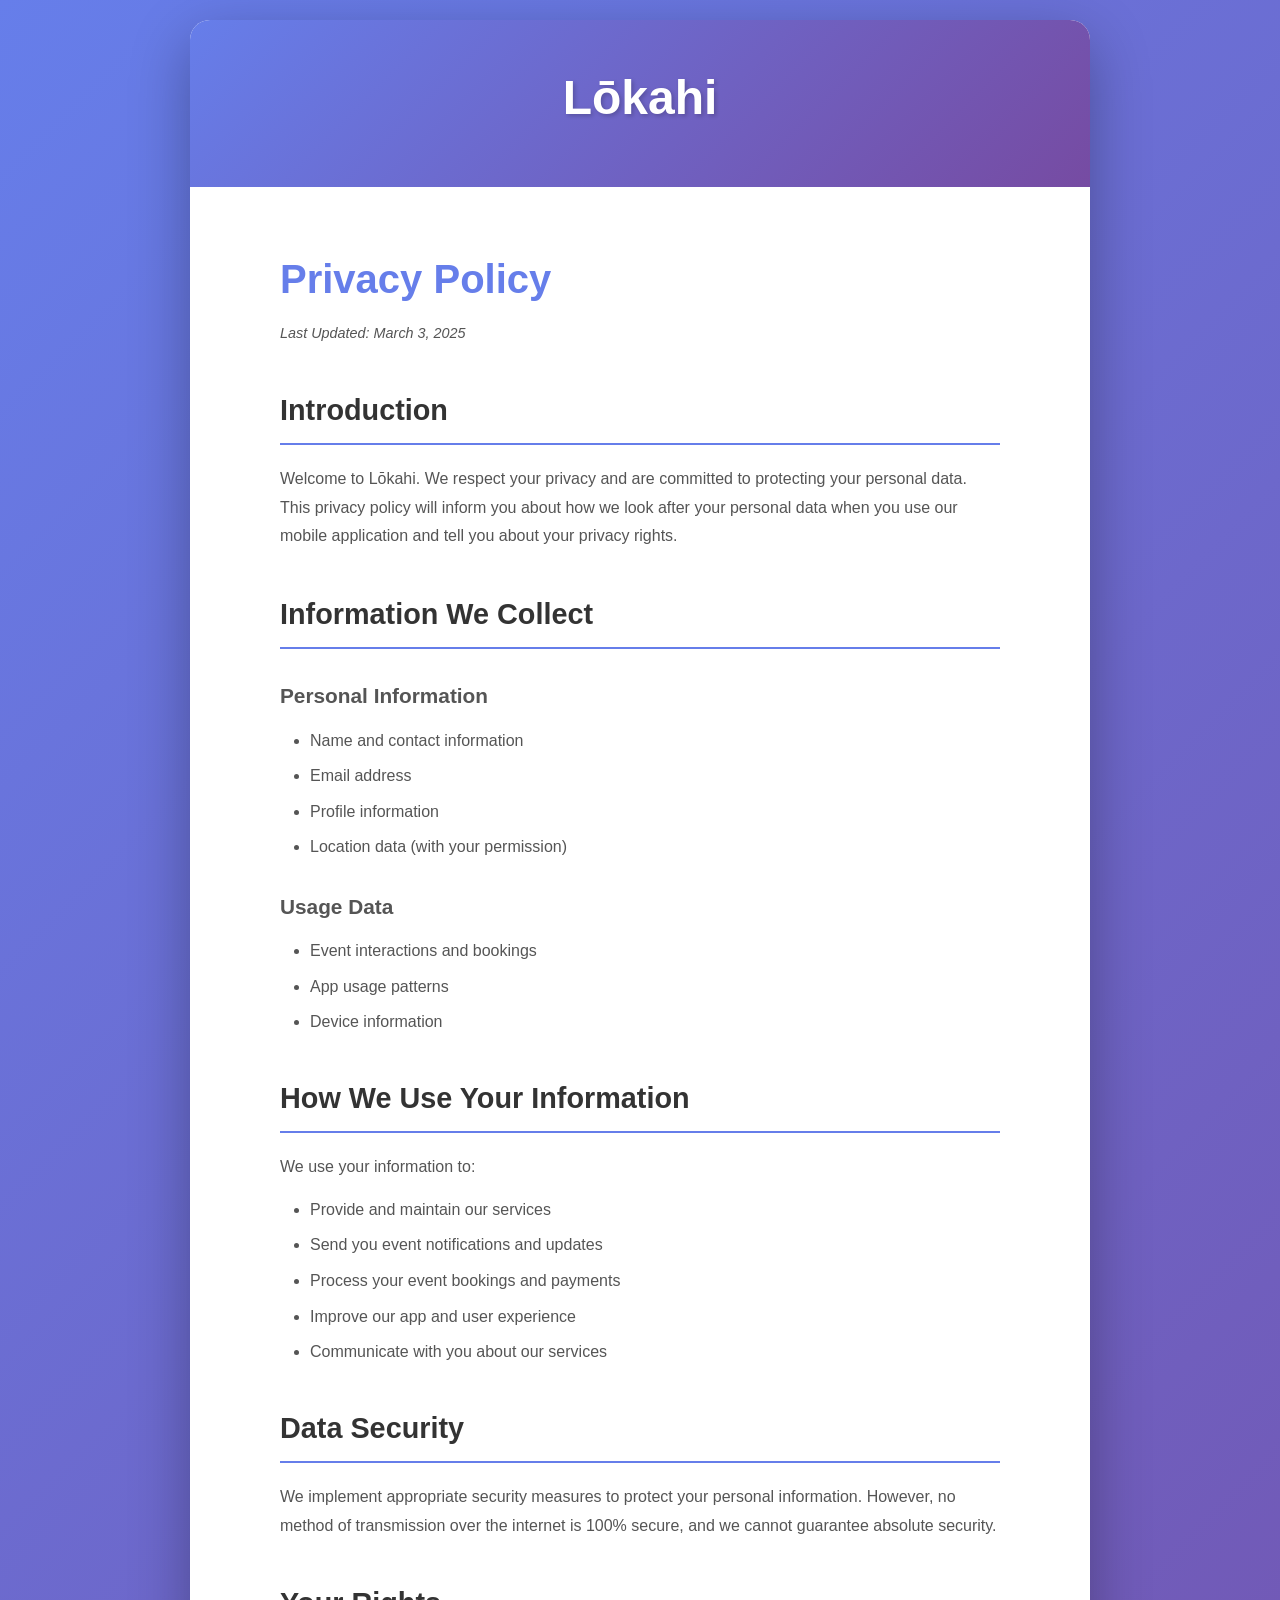
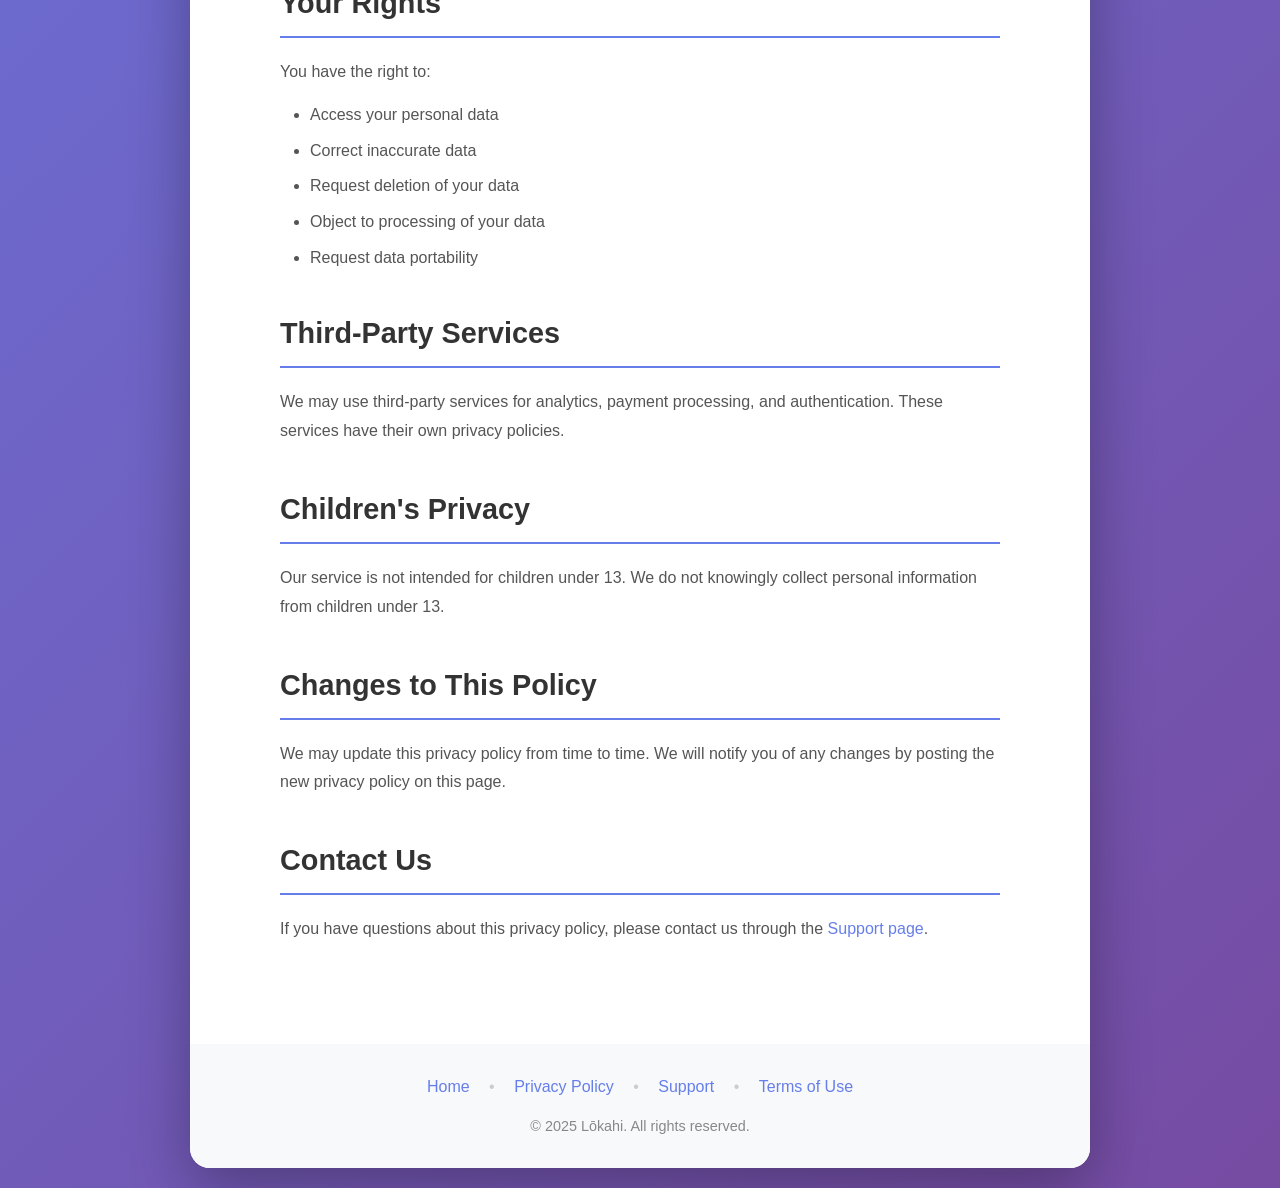
==== privacy.html @ ae5c2a12 "first commit" ====
<!DOCTYPE html>
<html lang="en">
<head>
    <meta charset="UTF-8">
    <meta name="viewport" content="width=device-width, initial-scale=1.0">
    <title>Privacy Policy - Lōkahi</title>
    <link rel="stylesheet" href="styles.css">
</head>
<body>
    <div class="container">
        <header>
            <h1><a href="index.html">Lōkahi</a></h1>
        </header>

        <main class="content-page">
            <h1>Privacy Policy</h1>
            <p class="last-updated">Last Updated: March 3, 2025</p>

            <section>
                <h2>Introduction</h2>
                <p>
                    Welcome to Lōkahi. We respect your privacy and are committed to protecting your personal data.
                    This privacy policy will inform you about how we look after your personal data when you use our
                    mobile application and tell you about your privacy rights.
                </p>
            </section>

            <section>
                <h2>Information We Collect</h2>
                <h3>Personal Information</h3>
                <ul>
                    <li>Name and contact information</li>
                    <li>Email address</li>
                    <li>Profile information</li>
                    <li>Location data (with your permission)</li>
                </ul>

                <h3>Usage Data</h3>
                <ul>
                    <li>Event interactions and bookings</li>
                    <li>App usage patterns</li>
                    <li>Device information</li>
                </ul>
            </section>

            <section>
                <h2>How We Use Your Information</h2>
                <p>We use your information to:</p>
                <ul>
                    <li>Provide and maintain our services</li>
                    <li>Send you event notifications and updates</li>
                    <li>Process your event bookings and payments</li>
                    <li>Improve our app and user experience</li>
                    <li>Communicate with you about our services</li>
                </ul>
            </section>

            <section>
                <h2>Data Security</h2>
                <p>
                    We implement appropriate security measures to protect your personal information. However,
                    no method of transmission over the internet is 100% secure, and we cannot guarantee absolute security.
                </p>
            </section>

            <section>
                <h2>Your Rights</h2>
                <p>You have the right to:</p>
                <ul>
                    <li>Access your personal data</li>
                    <li>Correct inaccurate data</li>
                    <li>Request deletion of your data</li>
                    <li>Object to processing of your data</li>
                    <li>Request data portability</li>
                </ul>
            </section>

            <section>
                <h2>Third-Party Services</h2>
                <p>
                    We may use third-party services for analytics, payment processing, and authentication.
                    These services have their own privacy policies.
                </p>
            </section>

            <section>
                <h2>Children's Privacy</h2>
                <p>
                    Our service is not intended for children under 13. We do not knowingly collect personal
                    information from children under 13.
                </p>
            </section>

            <section>
                <h2>Changes to This Policy</h2>
                <p>
                    We may update this privacy policy from time to time. We will notify you of any changes by
                    posting the new privacy policy on this page.
                </p>
            </section>

            <section>
                <h2>Contact Us</h2>
                <p>
                    If you have questions about this privacy policy, please contact us through the
                    <a href="support.html">Support page</a>.
                </p>
            </section>
        </main>

        <footer>
            <nav>
                <a href="index.html">Home</a>
                <span class="separator">•</span>
                <a href="privacy.html">Privacy Policy</a>
                <span class="separator">•</span>
                <a href="support.html">Support</a>
                <span class="separator">•</span>
                <a href="terms.html">Terms of Use</a>
            </nav>
            <p class="copyright">&copy; 2025 Lōkahi. All rights reserved.</p>
        </footer>
    </div>
</body>
</html>
---- styles.css ----
/* Reset and Base Styles */
* {
    margin: 0;
    padding: 0;
    box-sizing: border-box;
}

body {
    font-family: -apple-system, BlinkMacSystemFont, 'Segoe UI', Roboto, Oxygen, Ubuntu, Cantarell, sans-serif;
    line-height: 1.6;
    color: #333;
    background: linear-gradient(135deg, #667eea 0%, #764ba2 100%);
    min-height: 100vh;
    padding: 20px;
}

.container {
    max-width: 900px;
    margin: 0 auto;
    background: white;
    border-radius: 20px;
    box-shadow: 0 20px 60px rgba(0, 0, 0, 0.3);
    overflow: hidden;
    min-height: calc(100vh - 40px);
    display: flex;
    flex-direction: column;
}

/* Header */
header {
    background: linear-gradient(135deg, #667eea 0%, #764ba2 100%);
    color: white;
    padding: 40px 20px;
    text-align: center;
}

.logo-container {
    display: flex;
    align-items: center;
    justify-content: center;
    gap: 20px;
    margin-bottom: 10px;
}

.app-logo {
    width: 80px;
    height: 80px;
    border-radius: 18px;
    box-shadow: 0 4px 12px rgba(0, 0, 0, 0.3);
}

header h1 {
    font-size: 3rem;
    font-weight: 700;
    margin-bottom: 10px;
    text-shadow: 2px 2px 4px rgba(0, 0, 0, 0.2);
}

header h1 a {
    color: white;
    text-decoration: none;
    transition: opacity 0.3s;
}

header h1 a:hover {
    opacity: 0.8;
}

.tagline {
    font-size: 1.25rem;
    font-weight: 300;
    opacity: 0.95;
}

/* Main Content */
main {
    flex: 1;
    padding: 60px 40px;
}

.hero {
    text-align: center;
    margin-bottom: 60px;
}

.description {
    font-size: 1.2rem;
    color: #555;
    max-width: 600px;
    margin: 0 auto;
    line-height: 1.8;
}

/* Download Section */
.download {
    text-align: center;
}

.download h2 {
    font-size: 2rem;
    margin-bottom: 30px;
    color: #333;
}

.hero-cta {
    display: flex;
    gap: 20px;
    justify-content: center;
    align-items: center;
    flex-wrap: wrap;
}

.app-store-btn {
    display: inline-block;
    position: relative;
    width: 200px;
    height: 60px;
    transition: transform 0.3s, box-shadow 0.3s;
}

.app-store-btn:hover {
    transform: translateY(-3px);
}

.store-badge {
    width: 100%;
    height: 100%;
    object-fit: contain;
    border-radius: 8px;
}

.coming-soon-btn {
    position: relative;
}

.coming-soon-label {
    position: absolute;
    top: 50%;
    left: 50%;
    transform: translate(-50%, -50%);
    background: rgba(0, 0, 0, 0.8);
    color: white;
    padding: 8px 16px;
    border-radius: 6px;
    font-weight: 600;
    font-size: 0.9rem;
    pointer-events: none;
    white-space: nowrap;
}

/* Content Pages */
.content-page {
    max-width: 800px;
    margin: 0 auto;
}

.content-page h1 {
    font-size: 2.5rem;
    color: #667eea;
    margin-bottom: 10px;
}

.last-updated {
    color: #888;
    font-size: 0.9rem;
    margin-bottom: 40px;
    font-style: italic;
}

.content-page h2 {
    font-size: 1.8rem;
    color: #333;
    margin-top: 40px;
    margin-bottom: 20px;
    padding-bottom: 10px;
    border-bottom: 2px solid #667eea;
}

.content-page h3 {
    font-size: 1.3rem;
    color: #555;
    margin-top: 30px;
    margin-bottom: 15px;
}

.content-page p {
    margin-bottom: 15px;
    color: #555;
    line-height: 1.8;
}

.content-page ul {
    margin-left: 30px;
    margin-bottom: 20px;
}

.content-page li {
    margin-bottom: 10px;
    color: #555;
}

.content-page a {
    color: #667eea;
    text-decoration: none;
    transition: color 0.3s;
}

.content-page a:hover {
    color: #764ba2;
    text-decoration: underline;
}

.content-page section {
    margin-bottom: 40px;
}

/* FAQ Items */
.faq-item {
    background: #f8f9fa;
    padding: 25px;
    border-radius: 10px;
    margin-bottom: 20px;
    border-left: 4px solid #667eea;
}

.faq-item h3 {
    color: #667eea;
    margin-top: 0;
    margin-bottom: 15px;
    font-size: 1.2rem;
}

.faq-item p {
    margin-bottom: 0;
}

/* Contact Info */
.contact-info {
    background: #f8f9fa;
    padding: 25px;
    border-radius: 10px;
    margin: 20px 0;
}

.contact-info p {
    margin-bottom: 10px;
}

.contact-info strong {
    color: #667eea;
}

/* Footer */
footer {
    background: #f8f9fa;
    padding: 30px 20px;
    text-align: center;
    margin-top: auto;
}

footer nav {
    margin-bottom: 15px;
}

footer nav a {
    color: #667eea;
    text-decoration: none;
    font-weight: 500;
    transition: color 0.3s;
}

footer nav a:hover {
    color: #764ba2;
}

footer .separator {
    color: #ccc;
    margin: 0 15px;
}

.copyright {
    color: #888;
    font-size: 0.9rem;
}

/* Responsive Design */
@media (max-width: 768px) {
    body {
        padding: 10px;
    }

    .container {
        border-radius: 10px;
        min-height: calc(100vh - 20px);
    }

    header {
        padding: 30px 20px;
    }

    header h1 {
        font-size: 2.5rem;
    }

    .tagline {
        font-size: 1.1rem;
    }

    main {
        padding: 40px 20px;
    }

    .description {
        font-size: 1.1rem;
    }

    .download h2 {
        font-size: 1.6rem;
    }

    .hero-cta {
        flex-direction: column;
        gap: 15px;
    }

    .content-page h1 {
        font-size: 2rem;
    }

    .content-page h2 {
        font-size: 1.5rem;
    }

    .content-page h3 {
        font-size: 1.2rem;
    }

    footer .separator {
        margin: 0 10px;
    }
}

@media (max-width: 480px) {
    header h1 {
        font-size: 2rem;
    }

    .tagline {
        font-size: 1rem;
    }

    main {
        padding: 30px 15px;
    }

    .description {
        font-size: 1rem;
    }

    .app-store-btn {
        width: 180px;
        height: 54px;
    }

    .content-page ul {
        margin-left: 20px;
    }

    .faq-item {
        padding: 20px;
    }

    .contact-info {
        padding: 20px;
    }

    footer nav {
        font-size: 0.9rem;
    }

    footer .separator {
        display: none;
    }

    footer nav a {
        display: block;
        margin: 10px 0;
    }
}
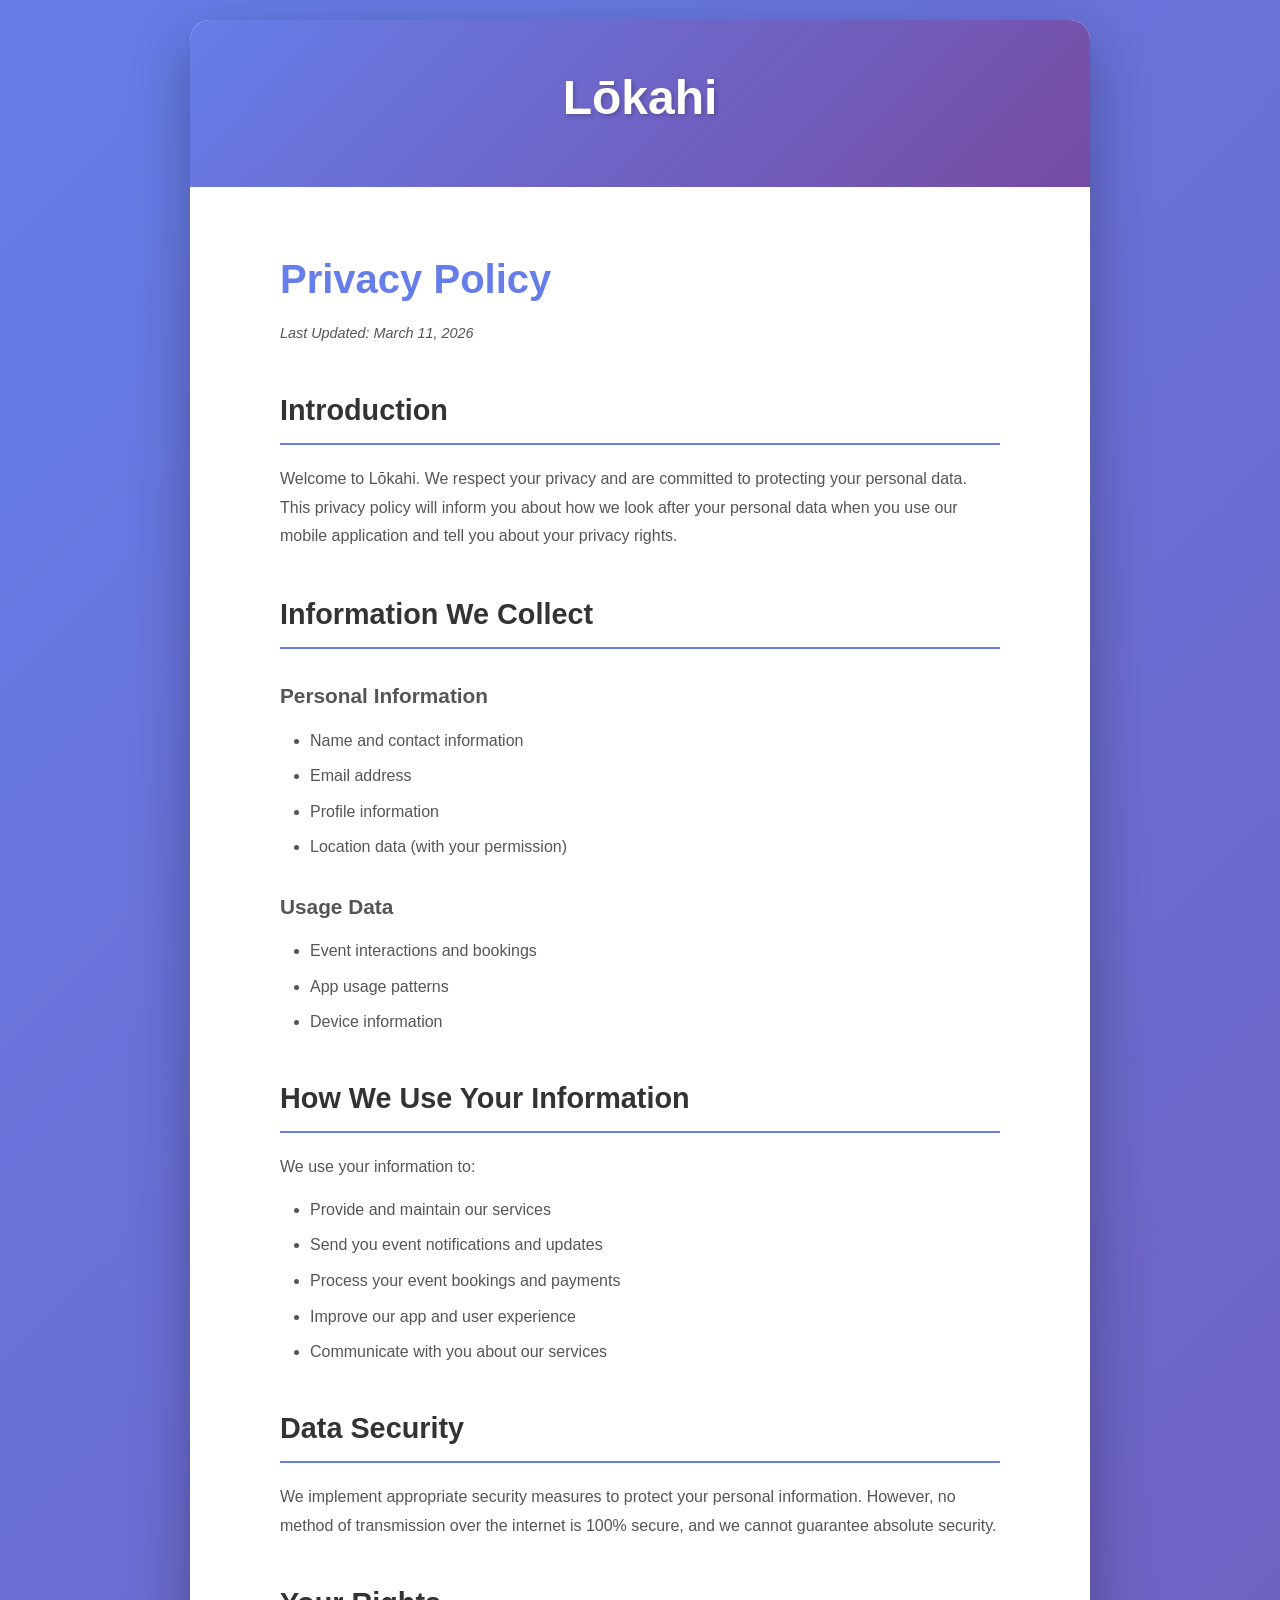
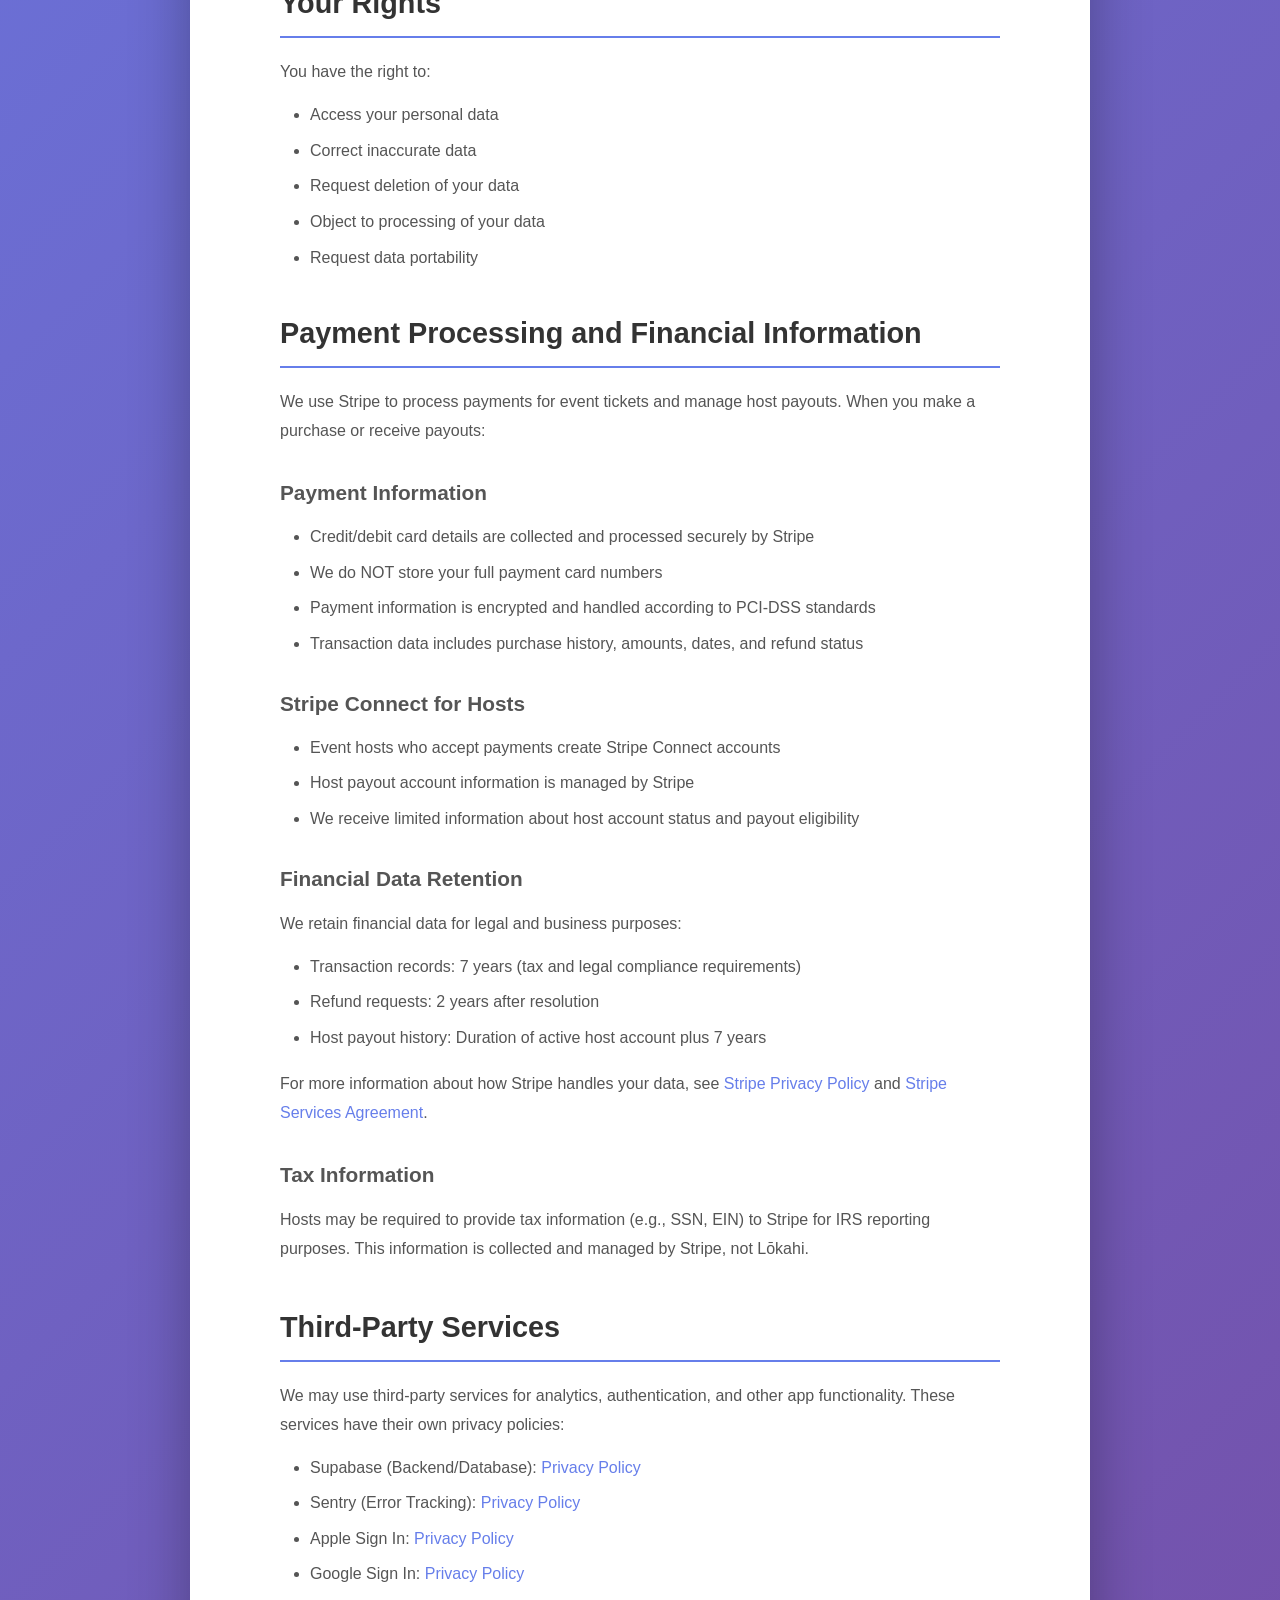
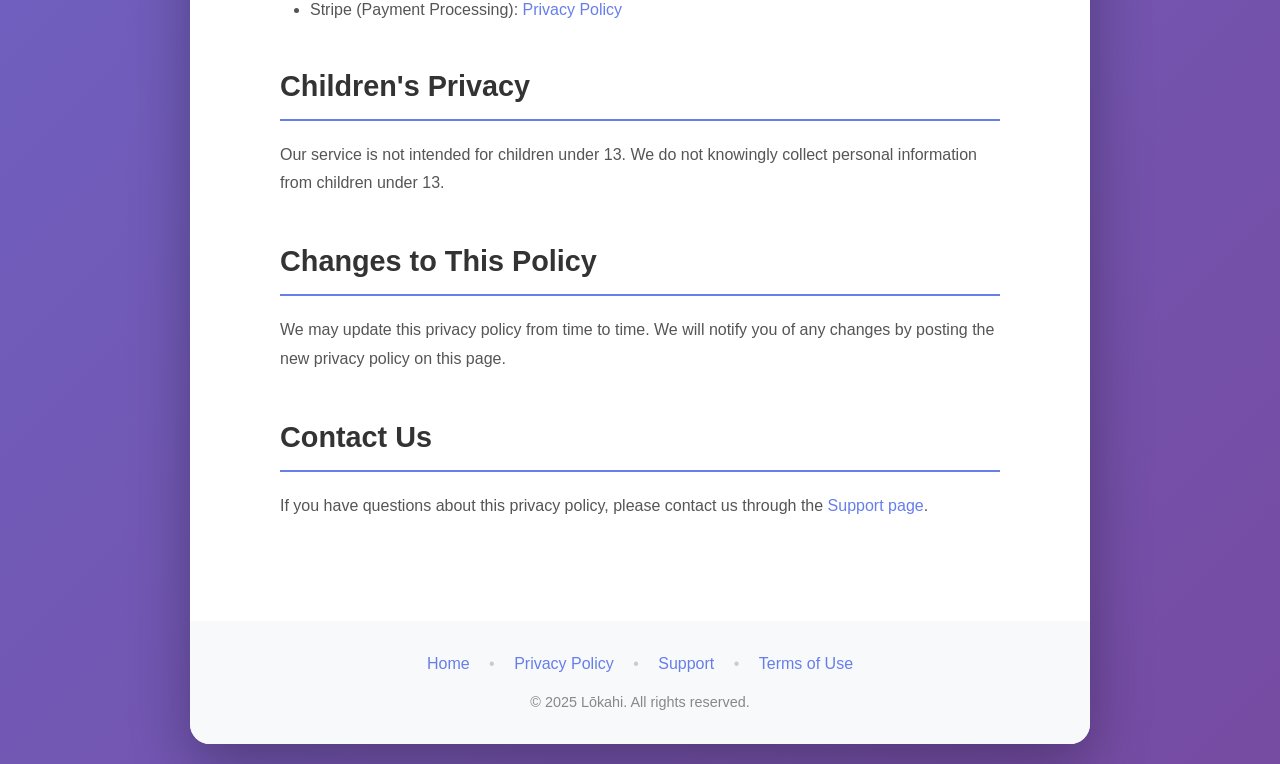
==== commit fa83e736: "Updated refund referencing" ====
--- a/privacy.html
+++ b/privacy.html
@@ -14,7 +14,7 @@
 
         <main class="content-page">
             <h1>Privacy Policy</h1>
-            <p class="last-updated">Last Updated: March 3, 2025</p>
+            <p class="last-updated">Last Updated: March 11, 2026</p>
 
             <section>
                 <h2>Introduction</h2>
@@ -76,11 +76,60 @@
             </section>
 
             <section>
+                <h2>Payment Processing and Financial Information</h2>
+                <p>
+                    We use Stripe to process payments for event tickets and manage host payouts. When you make a purchase or receive payouts:
+                </p>
+
+                <h3>Payment Information</h3>
+                <ul>
+                    <li>Credit/debit card details are collected and processed securely by Stripe</li>
+                    <li>We do NOT store your full payment card numbers</li>
+                    <li>Payment information is encrypted and handled according to PCI-DSS standards</li>
+                    <li>Transaction data includes purchase history, amounts, dates, and refund status</li>
+                </ul>
+
+                <h3>Stripe Connect for Hosts</h3>
+                <ul>
+                    <li>Event hosts who accept payments create Stripe Connect accounts</li>
+                    <li>Host payout account information is managed by Stripe</li>
+                    <li>We receive limited information about host account status and payout eligibility</li>
+                </ul>
+
+                <h3>Financial Data Retention</h3>
+                <p>We retain financial data for legal and business purposes:</p>
+                <ul>
+                    <li>Transaction records: 7 years (tax and legal compliance requirements)</li>
+                    <li>Refund requests: 2 years after resolution</li>
+                    <li>Host payout history: Duration of active host account plus 7 years</li>
+                </ul>
+
+                <p>
+                    For more information about how Stripe handles your data, see
+                    <a href="https://stripe.com/privacy" target="_blank">Stripe Privacy Policy</a> and
+                    <a href="https://stripe.com/legal/ssa" target="_blank">Stripe Services Agreement</a>.
+                </p>
+
+                <h3>Tax Information</h3>
+                <p>
+                    Hosts may be required to provide tax information (e.g., SSN, EIN) to Stripe for IRS reporting purposes.
+                    This information is collected and managed by Stripe, not Lōkahi.
+                </p>
+            </section>
+
+            <section>
                 <h2>Third-Party Services</h2>
                 <p>
-                    We may use third-party services for analytics, payment processing, and authentication.
-                    These services have their own privacy policies.
+                    We may use third-party services for analytics, authentication, and other app functionality.
+                    These services have their own privacy policies:
                 </p>
+                <ul>
+                    <li>Supabase (Backend/Database): <a href="https://supabase.com/privacy" target="_blank">Privacy Policy</a></li>
+                    <li>Sentry (Error Tracking): <a href="https://sentry.io/privacy" target="_blank">Privacy Policy</a></li>
+                    <li>Apple Sign In: <a href="https://www.apple.com/legal/privacy/" target="_blank">Privacy Policy</a></li>
+                    <li>Google Sign In: <a href="https://policies.google.com/privacy" target="_blank">Privacy Policy</a></li>
+                    <li>Stripe (Payment Processing): <a href="https://stripe.com/privacy" target="_blank">Privacy Policy</a></li>
+                </ul>
             </section>
 
             <section>
